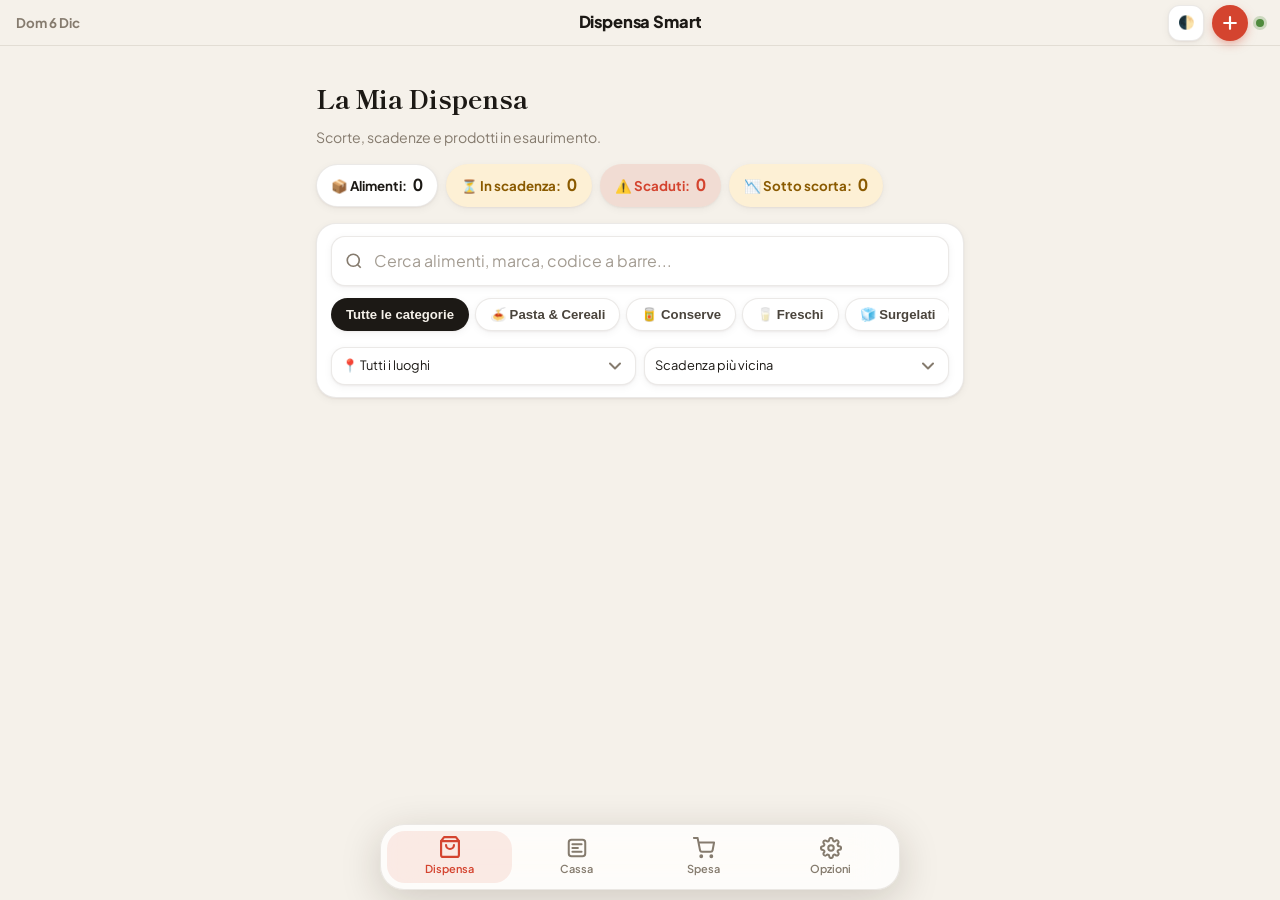
==== index.html @ eac36da4 "Add files via upload" ====
<!DOCTYPE html>
<html lang="it">
<head>
  <meta charset="utf-8">
  <meta name="viewport" content="width=device-width, initial-scale=1, maximum-scale=1, user-scalable=no, viewport-fit=cover">
  <title>Dispensa Smart</title>
  <meta name="description" content="Gestione intelligente della dispensa, spesa e cassa continua con lettore barcode e QR code.">

  <!-- Theme color for light/dark matching jp27-trip -->
  <meta name="theme-color" content="#f5f1ea" media="(prefers-color-scheme: light)">
  <meta name="theme-color" content="#0e0d0c" media="(prefers-color-scheme: dark)">
  <meta name="apple-mobile-web-app-capable" content="yes">
  <meta name="mobile-web-app-capable" content="yes">
  <meta name="apple-mobile-web-app-status-bar-style" content="default">
  <meta name="apple-mobile-web-app-title" content="Dispensa">

  <!-- Icons & Manifest -->
  <link rel="manifest" href="manifest.json">
  <link rel="icon" type="image/png" sizes="192x192" href="icons/icon-192.png">
  <link rel="apple-touch-icon" href="icons/apple-touch-icon.png">

  <!-- Fonts Google matching jp27-trip -->
  <link rel="preconnect" href="https://fonts.googleapis.com">
  <link rel="preconnect" href="https://fonts.gstatic.com" crossorigin>
  <link href="https://fonts.googleapis.com/css2?family=Plus+Jakarta+Sans:wght@400;500;600;700;800&family=Shippori+Mincho:wght@800&display=swap" rel="stylesheet">

  <link rel="stylesheet" href="css/style.css">

  <!-- Theme initialization inline script (jp27-trip pattern) -->
  <script>
    try {
      const t = JSON.parse(localStorage.getItem("dispensa:theme") || '""');
      if (t) document.documentElement.dataset.theme = t;
    } catch (e) {}
  </script>
</head>
<body>

  <!-- Header Stile App iPhone (jp27-trip .top) -->
  <header class="top" id="top-bar">
    <div class="tb-l">
      <span class="tbdate" id="header-date">Dispensa</span>
    </div>
    <div class="ctitle" id="ctitle">Dispensa Smart</div>
    <div class="tb-r">
      <button id="theme-toggle-btn" class="round" title="Cambia tema chiaro/scuro" onclick="toggleAppTheme()">
        🌓
      </button>
      <button id="header-add-btn" class="tbplus" title="Nuovo alimento" onclick="window.pantryManager.openAddModal()">
        <svg width="20" height="20" viewBox="0 0 24 24" fill="none" stroke="currentColor" stroke-width="2.6" stroke-linecap="round"><path d="M12 5v14M5 12h14"/></svg>
      </button>
      <span id="connection-sync-dot" class="sync-dot on" title="Stato connessione: Online"></span>
    </div>
  </header>

  <!-- PWA Install / Update Banners -->
  <div class="container" style="padding-bottom: 0;">
    <div id="pwa-update-banner" class="pwa-banner-card update" style="display: none;">
      <div><strong>⚡ Aggiornamento disponibile</strong><div class="muted small">Nuova versione pronta per l'installazione</div></div>
      <button id="btn-apply-update" class="btn small dark">Ricarica</button>
    </div>

    <div id="pwa-install-banner" class="pwa-banner-card install" style="display: none;">
      <div><strong>Installa l'App</strong><div class="muted small">Aggiungila alla Home come app nativa</div></div>
      <button class="btn small primary" onclick="window.pwaManager.promptInstall()">Installa</button>
    </div>
  </div>

  <!-- Main View Container -->
  <main class="container">

    <!-- ============================================================== -->
    <!-- VIEW 1: PANTRY (DISPENSA)                                      -->
    <!-- ============================================================== -->
    <section id="view-pantry" class="view-section active">
      <div style="margin: 4px 0 16px;">
        <h2 class="serif">La Mia Dispensa</h2>
        <p class="lead">Scorte, scadenze e prodotti in esaurimento.</p>
      </div>

      <!-- Quick Metrics Pills (.gpills & .gpill da jp27-trip) -->
      <div class="gpills">
        <div class="gpill">
          <span>📦 Alimenti:</span>
          <b id="stat-total-items">0</b>
        </div>
        <div class="gpill warn">
          <span>⏳ In scadenza:</span>
          <b id="stat-expiring-soon">0</b>
        </div>
        <div class="gpill danger">
          <span>⚠️ Scaduti:</span>
          <b id="stat-expired">0</b>
        </div>
        <div class="gpill warn">
          <span>📉 Sotto scorta:</span>
          <b id="stat-low-stock">0</b>
        </div>
      </div>

      <!-- Search & Chips Filter -->
      <div class="card" style="padding: 12px 14px;">
        <div class="searchbox">
          <svg width="18" height="18" viewBox="0 0 24 24" fill="none" stroke="currentColor" stroke-width="2.2"><circle cx="11" cy="11" r="8"></circle><line x1="21" y1="21" x2="16.65" y2="16.65"></line></svg>
          <input type="text" id="pantry-search" placeholder="Cerca alimenti, marca, codice a barre..." oninput="window.pantryManager.setSearchQuery(this.value)">
        </div>

        <!-- Chips Categorie a Scorrimento Orizzontale (.chips & .chip) -->
        <div class="chips" id="category-pills">
          <button class="chip on" onclick="setCategoryFilter('all', this)">Tutte le categorie</button>
          <button class="chip" onclick="setCategoryFilter('Pasta & Cereali', this)">🍝 Pasta & Cereali</button>
          <button class="chip" onclick="setCategoryFilter('Conserve & Sughi', this)">🥫 Conserve</button>
          <button class="chip" onclick="setCategoryFilter('Freschi & Latticini', this)">🥛 Freschi</button>
          <button class="chip" onclick="setCategoryFilter('Surgelati', this)">🧊 Surgelati</button>
          <button class="chip" onclick="setCategoryFilter('Snack & Dolci', this)">🍪 Snack & Dolci</button>
          <button class="chip" onclick="setCategoryFilter('Bevande', this)">☕ Bevande</button>
          <button class="chip" onclick="setCategoryFilter('Condimenti & Spezie', this)">🧂 Condimenti</button>
          <button class="chip" onclick="setCategoryFilter('Igiene & Casa', this)">🧼 Casa</button>
          <button class="chip" onclick="setCategoryFilter('Altro', this)">📦 Altro</button>
        </div>

        <div style="display: flex; justify-content: space-between; align-items: center; margin-top: 6px; font-size: 0.82rem; gap: 8px;">
          <select style="min-height: 38px; padding: 6px 30px 6px 10px; font-size: 0.82rem;" onchange="window.pantryManager.setFilterLocation(this.value)">
            <option value="all">📍 Tutti i luoghi</option>
            <option value="Dispensa">Dispensa</option>
            <option value="Frigo">Frigo</option>
            <option value="Freezer">Freezer</option>
            <option value="Cantina">Cantina</option>
            <option value="Ripostiglio">Ripostiglio</option>
          </select>

          <select style="min-height: 38px; padding: 6px 30px 6px 10px; font-size: 0.82rem;" onchange="window.pantryManager.setSortBy(this.value)">
            <option value="expiry_asc">Scadenza più vicina</option>
            <option value="name_asc">Nome (A - Z)</option>
            <option value="qty_desc">Quantità maggiore</option>
            <option value="recent">Ultimi aggiornati</option>
          </select>
        </div>
      </div>

      <!-- Pantry Grid -->
      <div id="pantry-grid" class="pantry-grid"></div>

      <!-- Empty State -->
      <div id="pantry-empty-state" class="card" style="display: none; text-align: center; padding: 36px 16px;">
        <div style="font-size: 2.8rem; margin-bottom: 8px;">🥫</div>
        <h3>Nessun alimento trovato</h3>
        <p class="muted small">Aggiungi nuovi alimenti o usa la Cassa Scanner per caricarli in sequenza rapida.</p>
      </div>
    </section>

    <!-- ============================================================== -->
    <!-- VIEW 2: CASHIER SCANNER (CASSA SUPERMERCATO)                  -->
    <!-- ============================================================== -->
    <section id="view-cashier" class="view-section">
      <div class="cashier-wrap">

        <div style="margin: 4px 0 10px;">
          <h2 class="serif">Cassa Continua</h2>
          <p class="lead">Passa i prodotti a nastro con feedback sonoro e aptico.</p>
        </div>

        <!-- Selettore Modalità Cassa (.mode-segmented) -->
        <div class="mode-segmented">
          <button class="mode-seg-btn active" onclick="setCashierMode('pantry_load', this)">📦 Carico Dispensa</button>
          <button class="mode-seg-btn" onclick="setCashierMode('pantry_consume', this)">🍽️ Scarico</button>
          <button class="mode-seg-btn" onclick="setCashierMode('shopping_list', this)">🛒 Lista Spesa</button>
        </div>

        <!-- Camera Viewfinder -->
        <div class="camera-container">
          <div id="qr-reader"></div>

          <div id="scanner-overlay" class="scanner-overlay">
            <div class="scanner-frame">
              <div id="scanner-laser-beam" class="scanner-red-laser"></div>
            </div>

            <!-- Controlli Rapidi Floating -->
            <div class="cam-controls-top">
              <button id="btn-toggle-torch" class="round" onclick="window.cashierScanner.toggleTorch()" title="Torcia" style="display: none; background: rgba(255,255,255,0.85);">
                💡
              </button>
              <button class="round" onclick="window.cashierScanner.switchCamera()" title="Cambia camera" style="background: rgba(255,255,255,0.85);">
                🔄
              </button>
            </div>

            <div class="cam-pill-status" id="scanner-status-text">
              Inquadra un codice a barre EAN o QR code
            </div>
          </div>
        </div>

        <!-- Simulatore Rapido Barcode (jp27-trip style) -->
        <div class="sim-drawer">
          <div class="sim-title">⚡ Simulatore Rapido Cassa (Test Senza Camera)</div>
          <div class="sim-chips">
            <button class="chip" data-code="8076809513753">🍝 Spaghetti Barilla</button>
            <button class="chip" data-code="8005110000000">🥫 Passata Mutti</button>
            <button class="chip" data-code="8001300214619">🥛 Latte Granarolo</button>
            <button class="chip" data-code="8000500310427">🍫 Nutella Ferrero</button>
            <button class="chip" data-code="8000050800010">☕ Caffè Lavazza</button>
            <button class="chip" data-code="8001120790100">🐟 Tonno Rio Mare</button>
          </div>
          <div style="display: flex; gap: 8px;">
            <input type="text" id="manual-barcode-input" placeholder="Digita codice a barre manuale..." style="flex: 1; min-height: 42px; padding: 8px 12px; font-size: 0.9rem;">
            <button id="btn-manual-scan" class="btn small dark">Bip!</button>
            <label class="btn small" style="cursor: pointer;" title="Carica foto barcode">
              📷
              <input type="file" id="qr-input-file" accept="image/*" style="display: none;">
            </label>
          </div>
        </div>

        <!-- Scontrino / Nastro Cassa Live (.receipt-box) -->
        <div class="receipt-box">
          <div class="receipt-head">
            <div style="display: flex; align-items: center; gap: 8px;">
              <span style="font-size: 1.15rem;">🧾</span>
              <strong>Nastro Cassa Supermercato</strong>
            </div>
            <button class="btn small ghost" onclick="window.cashierScanner.clearTicket()">Svuota</button>
          </div>

          <div id="ticket-empty-state" style="padding: 28px 16px; text-align: center;">
            <p class="muted small" style="margin: 0;">Nessun prodotto ancora sul nastro. Scansiona in sequenza continua!</p>
          </div>

          <div id="cashier-ticket-list" class="receipt-tape"></div>

          <div id="ticket-footer" class="receipt-foot" style="display: none;">
            <div>
              <span id="ticket-total-count" class="muted small">0 articoli</span>
              <div id="ticket-total-price" class="receipt-total-val">0,00 €</div>
            </div>
            <button id="cashier-confirm-btn" class="btn primary" onclick="window.cashierScanner.submitTicket()">
              Salva in Dispensa
            </button>
          </div>
        </div>

      </div>
    </section>

    <!-- ============================================================== -->
    <!-- VIEW 3: SHOPPING LIST & EXPENSES TRACKER                       -->
    <!-- ============================================================== -->
    <section id="view-shopping" class="view-section">
      <div style="margin: 4px 0 16px; display: flex; justify-content: space-between; align-items: flex-start; gap: 10px;">
        <div>
          <h2 class="serif">Spesa & Budget</h2>
          <p class="lead">Lista intelligente e monitoraggio dei costi.</p>
        </div>
        <button class="btn small primary" onclick="window.shoppingManager.openManualExpenseModal()">
          🧾 + Scontrino
        </button>
      </div>

      <!-- Riepilogo Mensile jp27-trip Spese -->
      <div class="gpills">
        <div class="gpill ok">
          <span>Speso questo mese:</span>
          <b id="expense-month-total">0,00 €</b>
        </div>
        <div class="gpill">
          <span>Spese:</span>
          <b id="expense-trip-count">0</b>
        </div>
        <div class="gpill">
          <span>Media spesa:</span>
          <b id="expense-avg-amount">0,00 €</b>
        </div>
      </div>

      <!-- Input Rapido Aggiunta Articolo -->
      <div class="card" style="padding: 12px 14px;">
        <div style="display: flex; gap: 8px; flex-wrap: wrap;">
          <input type="text" id="quick-add-input" placeholder="Cosa devi comprare? (es. Caffè, Latte...)" style="flex: 2; min-width: 170px;" onkeypress="if(event.key==='Enter') window.shoppingManager.quickAddItem()">
          <select id="quick-add-category" style="flex: 1; min-width: 130px;">
            <option value="Pasta & Cereali">Pasta & Cereali</option>
            <option value="Conserve & Sughi">Conserve</option>
            <option value="Freschi & Latticini">Freschi</option>
            <option value="Surgelati">Surgelati</option>
            <option value="Snack & Dolci">Snack & Dolci</option>
            <option value="Bevande">Bevande</option>
            <option value="Condimenti & Spezie">Condimenti</option>
            <option value="Igiene & Casa">Igiene / Casa</option>
            <option value="Altro" selected>Altro</option>
          </select>
          <button class="btn primary" onclick="window.shoppingManager.quickAddItem()">+ Aggiungi</button>
        </div>

        <!-- Suggerimenti Dispensa Sotto Scorta -->
        <div id="pantry-low-suggestions" style="margin-top: 14px; padding-top: 10px; border-top: 1px solid var(--line); display: none;">
          <div style="font-size: 0.8rem; font-weight: 700; color: var(--gold); margin-bottom: 6px;">
            💡 Consigliati dalla dispensa (finiti o sotto scorta):
          </div>
          <div id="suggestions-pills" style="display: flex; flex-wrap: wrap; gap: 6px;"></div>
        </div>
      </div>

      <!-- Lista della Spesa -->
      <div class="card" style="padding: 14px 16px;">
        <div style="display: flex; justify-content: space-between; align-items: center; margin-bottom: 12px;">
          <h3 style="margin: 0;">Lista della Spesa</h3>
          <button class="btn small ghost" onclick="window.shoppingManager.clearCompleted()">Pulisci spuntati</button>
        </div>

        <div id="shopping-empty-state" style="padding: 20px; text-align: center;">
          <p class="muted small" style="margin: 0;">La tua lista della spesa è vuota!</p>
        </div>

        <div id="shopping-items-list"></div>

        <div style="margin-top: 14px; padding-top: 12px; border-top: 1px solid var(--line); display: flex; justify-content: space-between; align-items: center; flex-wrap: wrap; gap: 8px;">
          <div>
            <div id="shop-total-count" class="muted small">0 articoli</div>
            <strong id="shop-total-price" style="font-size: 1.05rem;">Previsto: 0,00 €</strong>
          </div>
          <button id="btn-checkout-shopping" class="btn primary" onclick="window.shoppingManager.openCheckoutModal()">
            🎉 Ho Fatto la Spesa! (Carica in Dispensa)
          </button>
        </div>
      </div>

      <!-- Storico Scontrini -->
      <div style="margin-top: 24px;">
        <h3 class="serif" style="margin-bottom: 10px;">Storico Spese & Scontrini</h3>
        <div id="expenses-empty-state" class="card" style="display: none; padding: 20px; text-align: center;">
          <p class="muted small" style="margin: 0;">Nessuna spesa ancora registrata.</p>
        </div>
        <div id="expenses-history-list"></div>
      </div>
    </section>

    <!-- ============================================================== -->
    <!-- VIEW 4: SETTINGS & BACKUP (IMPOSTAZIONI)                       -->
    <!-- ============================================================== -->
    <section id="view-settings" class="view-section">
      <div style="margin: 4px 0 16px;">
        <h2 class="serif">Opzioni & Backup</h2>
        <p class="lead">Personalizzazione tema, audio e backup dati.</p>
      </div>

      <!-- Tema e Aspetto -->
      <div class="card">
        <h3 style="margin-top: 0;">🎨 Aspetto & Tema</h3>
        <div style="display: flex; justify-content: space-between; align-items: center; padding: 8px 0;">
          <div>
            <strong>Tema Grafico</strong>
            <div class="muted small">Chiaro (Wabi-Sabi), Scuro (Sumi) o Automatico</div>
          </div>
          <select id="setting-theme-select" style="max-width: 150px; min-height: 40px; font-size: 0.85rem;" onchange="changeThemeChoice(this.value)">
            <option value="auto">🌓 Sistema</option>
            <option value="light">☀️ Chiaro</option>
            <option value="dark">🌙 Scuro</option>
          </select>
        </div>
      </div>

      <!-- Audio Cassa -->
      <div class="card">
        <h3 style="margin-top: 0;">🔊 Feedback Cassa</h3>
        <div style="display: flex; justify-content: space-between; align-items: center; padding: 8px 0; border-bottom: 1px solid var(--line);">
          <div>
            <strong>Disattiva Audio (Muto)</strong>
            <div class="muted small">Disattiva i bip da scanner supermercato</div>
          </div>
          <input type="checkbox" id="setting-mute-sound" style="width: 24px; height: 24px; accent-color: var(--shu);">
        </div>
        <div style="display: flex; justify-content: space-between; align-items: center; padding: 12px 0 4px;">
          <div>
            <strong>Volume Segnale Acustico</strong>
            <div class="muted small">Intensità del bip alla scansione</div>
          </div>
          <input type="range" id="setting-volume" min="0" max="1" step="0.1" value="0.7" style="accent-color: var(--shu);">
        </div>
      </div>

      <!-- Backup JSON -->
      <div class="card">
        <h3 style="margin-top: 0;">💾 Dati & Salvataggio</h3>
        <p class="muted small" style="margin-bottom: 14px;">
          Tutti i dati sono memorizzati in IndexedDB sul tuo browser e rimangono disponibili anche offline.
        </p>
        <div class="btns">
          <button id="btn-export-data" class="btn">📥 Scarica Backup JSON</button>
          <label class="btn" style="cursor: pointer;">
            📤 Ripristina
            <input type="file" id="input-import-data" accept=".json" style="display: none;">
          </label>
          <button id="btn-reset-db" class="btn ghost" style="color: var(--shu);">🔄 Dati di Esempio</button>
        </div>
      </div>

      <!-- PWA Status -->
      <div class="card">
        <h3 style="margin-top: 0;">📱 Progressive Web App</h3>
        <div style="display: flex; justify-content: space-between; padding: 6px 0; font-size: 0.88rem;">
          <span class="muted">Service Worker:</span>
          <span class="pill ok">Attivo (Offline First)</span>
        </div>
        <div style="display: flex; justify-content: space-between; padding: 6px 0; font-size: 0.88rem;">
          <span class="muted">Storage:</span>
          <strong>IndexedDB</strong>
        </div>
        <div style="margin-top: 14px;">
          <button class="btn primary" style="width: 100%;" onclick="window.pwaManager.promptInstall()">
            📲 Installa App sul Dispositivo
          </button>
        </div>
      </div>
    </section>

  </main>

  <!-- ============================================================== -->
  <!-- MODALS (Fogli Scorrevoli dal Basso .sheet da jp27-trip)        -->
  <!-- ============================================================== -->

  <!-- Modal 1: Aggiungi / Modifica Alimento -->
  <div id="modal-item" class="sheet" hidden>
    <div class="sheet-bg" onclick="window.pantryManager.closeModal()"></div>
    <div class="sheet-card" role="dialog" aria-modal="true">
      <div class="sheet-top">
        <div class="grab" aria-hidden="true"></div>
        <button class="sheet-x" onclick="window.pantryManager.closeModal()" aria-label="Chiudi">✕</button>
      </div>
      <div class="sheet-body">
        <h2 class="serif" id="modal-title" style="margin: 0 0 10px;">Nuovo Alimento</h2>
        <input type="hidden" id="form-pantry-id">

        <div>
          <label class="muted small">Codice a Barre / QR Code (opzionale)</label>
          <input type="text" id="form-barcode" placeholder="es. 8076809513753">
        </div>

        <div>
          <label class="muted small">Nome Alimento *</label>
          <input type="text" id="form-name" placeholder="es. Spaghetti n.5" required>
        </div>

        <div>
          <label class="muted small">Marca / Produttore</label>
          <input type="text" id="form-brand" placeholder="es. Barilla">
        </div>

        <div style="display: grid; grid-template-columns: 1fr 1fr; gap: 10px;">
          <div>
            <label class="muted small">Categoria</label>
            <select id="form-category">
              <option value="Pasta & Cereali">Pasta & Cereali</option>
              <option value="Conserve & Sughi">Conserve & Sughi</option>
              <option value="Freschi & Latticini">Freschi & Latticini</option>
              <option value="Surgelati">Surgelati</option>
              <option value="Snack & Dolci">Snack & Dolci</option>
              <option value="Bevande">Bevande</option>
              <option value="Condimenti & Spezie">Condimenti</option>
              <option value="Igiene & Casa">Igiene / Casa</option>
              <option value="Altro">Altro</option>
            </select>
          </div>
          <div>
            <label class="muted small">Luogo</label>
            <select id="form-location">
              <option value="Dispensa">Dispensa</option>
              <option value="Frigo">Frigo</option>
              <option value="Freezer">Freezer</option>
              <option value="Cantina">Cantina</option>
              <option value="Ripostiglio">Ripostiglio</option>
            </select>
          </div>
        </div>

        <div style="display: grid; grid-template-columns: 1fr 1fr; gap: 10px;">
          <div>
            <label class="muted small">Quantità</label>
            <input type="number" id="form-qty" value="1" min="0" step="1">
          </div>
          <div>
            <label class="muted small">Unità</label>
            <select id="form-unit">
              <option value="pz">Pezzi (pz)</option>
              <option value="kg">Chilogrammi (kg)</option>
              <option value="g">Grammi (g)</option>
              <option value="L">Litri (L)</option>
              <option value="ml">Millilitri (ml)</option>
              <option value="bottiglie">Bottiglie</option>
              <option value="scatole">Scatole</option>
            </select>
          </div>
        </div>

        <div style="display: grid; grid-template-columns: 1fr 1fr; gap: 10px;">
          <div>
            <label class="muted small">Scorta Minima</label>
            <input type="number" id="form-min-qty" value="1" min="0" step="1">
          </div>
          <div>
            <label class="muted small">Prezzo Unitario (€)</label>
            <input type="number" id="form-price" value="1.50" step="0.05" min="0">
          </div>
        </div>

        <div>
          <label class="muted small">Data di Scadenza</label>
          <input type="date" id="form-expiry">
        </div>

        <div>
          <label class="muted small">Note</label>
          <input type="text" id="form-notes" placeholder="Note facoltative...">
        </div>

        <div class="btns" style="margin-top: 14px;">
          <button class="btn ghost" onclick="window.pantryManager.closeModal()">Annulla</button>
          <button class="btn primary" onclick="window.pantryManager.saveFromModal()">Salva Alimento</button>
        </div>
      </div>
    </div>
  </div>

  <!-- Modal 2: Finalizza Spesa -->
  <div id="modal-checkout-spesa" class="sheet" hidden>
    <div class="sheet-bg" onclick="window.shoppingManager.closeCheckoutModal()"></div>
    <div class="sheet-card" role="dialog" aria-modal="true">
      <div class="sheet-top">
        <div class="grab" aria-hidden="true"></div>
        <button class="sheet-x" onclick="window.shoppingManager.closeCheckoutModal()">✕</button>
      </div>
      <div class="sheet-body">
        <h2 class="serif" style="margin: 0 0 4px;">🎉 Carica in Dispensa</h2>
        <p id="checkout-items-summary" style="color: var(--shu); font-weight: 700; margin: 0 0 12px;"></p>

        <div>
          <label class="muted small">Supermercato / Negozio</label>
          <input type="text" id="checkout-store-name" value="Supermercato">
        </div>

        <div>
          <label class="muted small">Totale Speso dallo Scontrino (€)</label>
          <input type="number" id="checkout-total-amount" step="0.01" min="0">
        </div>

        <div>
          <label class="muted small">Data Spesa</label>
          <input type="date" id="checkout-date">
        </div>

        <div class="btns" style="margin-top: 14px;">
          <button class="btn ghost" onclick="window.shoppingManager.closeCheckoutModal()">Annulla</button>
          <button class="btn primary" onclick="window.shoppingManager.confirmCheckout()">Conferma Carico</button>
        </div>
      </div>
    </div>
  </div>

  <!-- Modal 3: Registra Scontrino Manuale -->
  <div id="modal-manual-expense" class="sheet" hidden>
    <div class="sheet-bg" onclick="window.shoppingManager.closeManualExpenseModal()"></div>
    <div class="sheet-card" role="dialog" aria-modal="true">
      <div class="sheet-top">
        <div class="grab" aria-hidden="true"></div>
        <button class="sheet-x" onclick="window.shoppingManager.closeManualExpenseModal()">✕</button>
      </div>
      <div class="sheet-body">
        <h2 class="serif" style="margin: 0 0 10px;">🧾 Registra Spesa</h2>

        <div>
          <label class="muted small">Supermercato *</label>
          <input type="text" id="manual-exp-store" placeholder="es. Esselunga, Coop, Conad...">
        </div>

        <div>
          <label class="muted small">Totale Speso (€) *</label>
          <input type="number" id="manual-exp-amount" placeholder="es. 45.80" step="0.01" min="0">
        </div>

        <div style="display: grid; grid-template-columns: 1fr 1fr; gap: 10px;">
          <div>
            <label class="muted small">Data Scontrino</label>
            <input type="date" id="manual-exp-date">
          </div>
          <div>
            <label class="muted small">N° Articoli</label>
            <input type="number" id="manual-exp-items" placeholder="12" min="1">
          </div>
        </div>

        <div>
          <label class="muted small">Note</label>
          <input type="text" id="manual-exp-notes" placeholder="Spesa settimanale...">
        </div>

        <div class="btns" style="margin-top: 14px;">
          <button class="btn ghost" onclick="window.shoppingManager.closeManualExpenseModal()">Annulla</button>
          <button class="btn primary" onclick="window.shoppingManager.saveManualExpense()">Salva Scontrino</button>
        </div>
      </div>
    </div>
  </div>

  <!-- Toast Notification Container -->
  <div id="toast-container"></div>

  <!-- Bottom Navigation Bar Floating Glass (.tabs da jp27-trip) -->
  <nav class="tabs" id="tabs">
    <a href="#pantry" class="tab-link on" data-view="pantry">
      <svg viewBox="0 0 24 24" fill="none" stroke="currentColor" stroke-width="2.2" stroke-linecap="round" stroke-linejoin="round">
        <path d="M6 2L3 6v14a2 2 0 0 0 2 2h14a2 2 0 0 0 2-2V6l-3-4z"></path>
        <line x1="3" y1="6" x2="21" y2="6"></line>
        <path d="M16 10a4 4 0 0 1-8 0"></path>
      </svg>
      <span>Dispensa</span>
    </a>

    <a href="#cashier" class="tab-link" data-view="cashier">
      <svg viewBox="0 0 24 24" fill="none" stroke="currentColor" stroke-width="2.2" stroke-linecap="round" stroke-linejoin="round">
        <rect x="3" y="3" width="18" height="18" rx="3"></rect>
        <path d="M7 8h10M7 12h6M7 16h10"></path>
      </svg>
      <span>Cassa</span>
    </a>

    <a href="#shopping" class="tab-link" data-view="shopping">
      <svg viewBox="0 0 24 24" fill="none" stroke="currentColor" stroke-width="2.2" stroke-linecap="round" stroke-linejoin="round">
        <circle cx="9" cy="21" r="1"></circle>
        <circle cx="20" cy="21" r="1"></circle>
        <path d="M1 1h4l2.68 13.39a2 2 0 0 0 2 1.61h9.72a2 2 0 0 0 2-1.61L23 6H6"></path>
      </svg>
      <span>Spesa</span>
    </a>

    <a href="#settings" class="tab-link" data-view="settings">
      <svg viewBox="0 0 24 24" fill="none" stroke="currentColor" stroke-width="2.2" stroke-linecap="round" stroke-linejoin="round">
        <circle cx="12" cy="12" r="3"></circle>
        <path d="M19.4 15a1.65 1.65 0 0 0 .33 1.82l.06.06a2 2 0 0 1 0 2.83 2 2 0 0 1-2.83 0l-.06-.06a1.65 1.65 0 0 0-1.82-.33 1.65 1.65 0 0 0-1 1.51V21a2 2 0 0 1-2 2 2 2 0 0 1-2-2v-.09A1.65 1.65 0 0 0 9 19.4a1.65 1.65 0 0 0-1.82.33l-.06.06a2 2 0 0 1-2.83 0 2 2 0 0 1 0-2.83l.06-.06a1.65 1.65 0 0 0 .33-1.82 1.65 1.65 0 0 0-1.51-1H3a2 2 0 0 1-2-2 2 2 0 0 1 2-2h.09A1.65 1.65 0 0 0 4.6 9a1.65 1.65 0 0 0-.33-1.82l-.06-.06a2 2 0 0 1 0-2.83 2 2 0 0 1 2.83 0l.06.06a1.65 1.65 0 0 0 1.82.33H9a1.65 1.65 0 0 0 1-1.51V3a2 2 0 0 1 2-2 2 2 0 0 1 2 2v.09a1.65 1.65 0 0 0 1 1.51 1.65 1.65 0 0 0 1.82-.33l.06-.06a2 2 0 0 1 2.83 0 2 2 0 0 1 0 2.83l-.06.06a1.65 1.65 0 0 0-.33 1.82V9a1.65 1.65 0 0 0 1.51 1H21a2 2 0 0 1 2 2 2 2 0 0 1-2 2h-.09a1.65 1.65 0 0 0-1.51 1z"></path>
      </svg>
      <span>Opzioni</span>
    </a>
  </nav>

  <!-- Scripts -->
  <script src="lib/html5-qrcode.min.js"></script>
  <script src="js/audio.js"></script>
  <script src="js/db.js"></script>
  <script src="js/api.js"></script>
  <script src="js/scanner.js"></script>
  <script src="js/pantry.js"></script>
  <script src="js/shopping.js"></script>
  <script src="js/pwa.js"></script>
  <script src="js/app.js"></script>

  <script>
    function setCategoryFilter(cat, btn) {
      document.querySelectorAll('#category-pills .chip').forEach(p => p.classList.remove('on'));
      btn.classList.add('on');
      window.pantryManager.setFilterCategory(cat);
    }

    function setCashierMode(mode, btn) {
      document.querySelectorAll('.mode-seg-btn').forEach(b => b.classList.remove('active'));
      btn.classList.add('active');
      window.cashierScanner.setMode(mode);
    }

    function toggleAppTheme() {
      const cur = document.documentElement.dataset.theme;
      let next = 'dark';
      if (cur === 'dark') next = 'light';
      else if (cur === 'light') next = '';
      else next = 'dark';

      if (next) {
        document.documentElement.dataset.theme = next;
        localStorage.setItem("dispensa:theme", JSON.stringify(next));
      } else {
        delete document.documentElement.dataset.theme;
        localStorage.removeItem("dispensa:theme");
      }
      const select = document.getElementById('setting-theme-select');
      if (select) select.value = next || 'auto';
    }

    function changeThemeChoice(val) {
      if (val === 'auto') {
        delete document.documentElement.dataset.theme;
        localStorage.removeItem("dispensa:theme");
      } else {
        document.documentElement.dataset.theme = val;
        localStorage.setItem("dispensa:theme", JSON.stringify(val));
      }
    }
  </script>
</body>
</html>
---- css/style.css ----
/* ==========================================================================
   Dispensa & Cassa Smart - Design System ispirato a jp27-trip
   Palette Wabi-Sabi, Vermiglio Torii (--shu), Inchiostro Sumi (--ink),
   Vetro Floating Glass (--glass), Schede iOS e Tipografia Plus Jakarta Sans
   ========================================================================== */

@import url('https://fonts.googleapis.com/css2?family=Plus+Jakarta+Sans:wght@400;500;600;700;800&family=Shippori+Mincho:wght@800&display=swap');

/* --- Tokens Principali (jp27-trip) --- */
:root {
  --bg: #f5f1ea;
  --bg-2: #ece6db;
  --card: #ffffff;
  --card-2: #faf7f2;
  --ink: #1c1915;
  --ink-2: #4a443c;
  --muted: #857b6e;
  --line: rgba(60, 45, 25, 0.10);
  
  /* Accenti Giapponesi */
  --shu: #d4442f;          /* Rosso Vermiglio Torii */
  --shu-2: #ef6a4f;
  --shu-soft: rgba(212, 68, 47, 0.10);
  --ai: #2b4c7e;           /* Blu Indigo / Ai-iro */
  --gold: #c89b3c;
  --ok: #4f8a3c;           /* Verde Matcha */
  --ok-soft: rgba(79, 138, 60, 0.12);
  --warn-bg: #fdf0d5;
  --warn-fg: #8a5a00;
  --danger-bg: rgba(212, 68, 47, 0.12);
  --danger-fg: #d4442f;

  --glass: rgba(255, 255, 255, 0.78);
  --shadow-s: 0 1px 2px rgba(40, 25, 10, 0.05), 0 2px 8px rgba(40, 25, 10, 0.05);
  --shadow: 0 2px 6px rgba(40, 25, 10, 0.05), 0 12px 32px rgba(40, 25, 10, 0.08);
  --shadow-l: 0 10px 40px rgba(40, 25, 10, 0.18);
  
  --r: 20px;
  --r-s: 14px;
  --nav-h: 66px;
  --font: "Plus Jakarta Sans", -apple-system, BlinkMacSystemFont, "Segoe UI", Roboto, sans-serif;
  --serif: "Shippori Mincho", "Hiragino Mincho ProN", Georgia, serif;
  --ease: cubic-bezier(0.32, 0.72, 0, 1);
  color-scheme: light;
}

/* Modalità Scura (Automatica da sistema o forzata con data-theme="dark") */
@media (prefers-color-scheme: dark) {
  :root:not([data-theme="light"]) {
    --bg: #0e0d0c;
    --bg-2: #171512;
    --card: #1a1815;
    --card-2: #22201b;
    --ink: #f4efe7;
    --ink-2: #d2cabd;
    --muted: #958b7d;
    --line: rgba(255, 240, 220, 0.09);
    --shu: #f0644c;
    --shu-2: #ff8a6b;
    --shu-soft: rgba(240, 100, 76, 0.14);
    --ai: #8fb3e8;
    --gold: #e0b75a;
    --ok: #8cc36a;
    --ok-soft: rgba(140, 195, 106, 0.15);
    --warn-bg: rgba(224, 183, 90, 0.14);
    --warn-fg: #e9c06a;
    --danger-bg: rgba(240, 100, 76, 0.18);
    --danger-fg: #ff7d66;
    --glass: rgba(26, 24, 21, 0.78);
    --shadow-s: 0 1px 2px rgba(0, 0, 0, 0.4);
    --shadow: 0 2px 6px rgba(0, 0, 0, 0.3), 0 12px 32px rgba(0, 0, 0, 0.35);
    --shadow-l: 0 10px 40px rgba(0, 0, 0, 0.6);
    color-scheme: dark;
  }
}

:root[data-theme="dark"] {
  --bg: #0e0d0c;
  --bg-2: #171512;
  --card: #1a1815;
  --card-2: #22201b;
  --ink: #f4efe7;
  --ink-2: #d2cabd;
  --muted: #958b7d;
  --line: rgba(255, 240, 220, 0.09);
  --shu: #f0644c;
  --shu-2: #ff8a6b;
  --shu-soft: rgba(240, 100, 76, 0.14);
  --ai: #8fb3e8;
  --gold: #e0b75a;
  --ok: #8cc36a;
  --ok-soft: rgba(140, 195, 106, 0.15);
  --warn-bg: rgba(224, 183, 90, 0.14);
  --warn-fg: #e9c06a;
  --danger-bg: rgba(240, 100, 76, 0.18);
  --danger-fg: #ff7d66;
  --glass: rgba(26, 24, 21, 0.78);
  --shadow-s: 0 1px 2px rgba(0, 0, 0, 0.4);
  --shadow: 0 2px 6px rgba(0, 0, 0, 0.3), 0 12px 32px rgba(0, 0, 0, 0.35);
  --shadow-l: 0 10px 40px rgba(0, 0, 0, 0.6);
  color-scheme: dark;
}

/* --- Base & Reset App-Like --- */
* {
  box-sizing: border-box;
  -webkit-tap-highlight-color: transparent;
}

[hidden] {
  display: none !important;
}

html, body {
  margin: 0;
  height: 100%;
  overflow-x: hidden;
  touch-action: pan-x pan-y;
  background-color: var(--bg);
  color: var(--ink);
  font-family: var(--font);
  font-size: 0.98rem;
  line-height: 1.5;
  -webkit-font-smoothing: antialiased;
  transition: background-color 0.3s ease, color 0.3s ease;
}

body {
  padding-bottom: calc(var(--nav-h) + 24px + env(safe-area-inset-bottom));
}

img, a {
  -webkit-user-drag: none;
  -webkit-touch-callout: none;
}

input, textarea, select, [contenteditable="true"] {
  -webkit-user-select: text;
  user-select: text;
}

/* Typography jp27-trip */
h1, h2, h3, h4 {
  letter-spacing: -0.015em;
  color: var(--ink);
}

h2 {
  font-size: 1.65rem;
  font-weight: 800;
  margin: 4px 0 6px;
  line-height: 1.2;
}

h3 {
  font-size: 1.08rem;
  font-weight: 700;
  margin: 20px 0 10px;
}

.serif {
  font-family: var(--serif);
  font-weight: 800;
}

.muted {
  color: var(--muted);
}

.lead {
  color: var(--muted);
  font-size: 0.9rem;
  margin-bottom: 16px;
}

/* ==========================================================================
   Header da App iPhone (jp27-trip .top)
   ========================================================================== */
.top {
  position: sticky;
  top: 0;
  z-index: 25;
  display: grid;
  grid-template-columns: minmax(0, 1fr) auto minmax(0, 1fr);
  align-items: center;
  gap: 8px;
  min-height: calc(46px + env(safe-area-inset-top));
  padding: env(safe-area-inset-top) 16px 0;
  background: var(--bg);
  border-bottom: 0.5px solid var(--line);
  transition: border-color 0.2s, background-color 0.3s;
}

.tb-l {
  justify-self: start;
  min-width: 0;
  display: flex;
  align-items: center;
  gap: 8px;
}

.tbdate {
  color: var(--muted);
  font-weight: 700;
  font-size: 0.85rem;
  white-space: nowrap;
}

.ctitle {
  font-size: 1.05rem;
  font-weight: 800;
  letter-spacing: -0.01em;
  color: var(--ink);
  white-space: nowrap;
  overflow: hidden;
  text-overflow: ellipsis;
  text-align: center;
}

.tb-r {
  justify-self: end;
  display: flex;
  align-items: center;
  gap: 8px;
}

/* Pulsante circolare vermiglio per Nuova Aggiunta (.tbplus) */
.tbplus {
  width: 36px;
  height: 36px;
  border-radius: 99px;
  border: 0;
  background: var(--shu);
  color: #fff;
  display: grid;
  place-items: center;
  box-shadow: 0 4px 12px -3px color-mix(in srgb, var(--shu) 60%, transparent);
  cursor: pointer;
  transition: transform 0.15s var(--ease);
}
.tbplus:active {
  transform: scale(0.92);
}

.round {
  width: 36px;
  height: 36px;
  border-radius: 12px;
  border: 1px solid var(--line);
  background: var(--card);
  color: var(--ink);
  display: grid;
  place-items: center;
  cursor: pointer;
  box-shadow: var(--shadow-s);
  transition: transform 0.15s, background 0.2s;
}
.round:active {
  transform: scale(0.92);
}

.sync-dot {
  width: 8px;
  height: 8px;
  border-radius: 50%;
  background: var(--muted);
  display: inline-block;
  transition: all 0.3s;
}
.sync-dot.on {
  background: var(--ok);
  box-shadow: 0 0 0 3px color-mix(in srgb, var(--ok) 25%, transparent);
}
.sync-dot.offline {
  background: var(--shu);
  box-shadow: 0 0 0 3px color-mix(in srgb, var(--shu) 25%, transparent);
}

/* ==========================================================================
   Contenitore Principale
   ========================================================================== */
.container {
  max-width: 680px;
  margin: 0 auto;
  padding: 16px 16px 28px;
}

.view-section {
  display: none;
  animation: viewFade 0.2s var(--ease);
}
.view-section.active {
  display: block;
}

@keyframes viewFade {
  from { opacity: 0; transform: translateY(8px); }
  to { opacity: 1; transform: translateY(0); }
}

/* Banners (PWA install, aggiornamento) */
.pwa-banner-card {
  background: var(--card);
  border: 1px solid var(--line);
  border-radius: var(--r-s);
  padding: 12px 14px;
  margin-bottom: 14px;
  box-shadow: var(--shadow-s);
  display: flex;
  align-items: center;
  justify-content: space-between;
  gap: 10px;
  font-size: 0.88rem;
}
.pwa-banner-card.install {
  border-left: 4px solid var(--shu);
}
.pwa-banner-card.update {
  border-left: 4px solid var(--ai);
}

/* ==========================================================================
   Card e Pillole (.card, .gpills, .gpill, .pill)
   ========================================================================== */
.card {
  background: var(--card);
  border: 1px solid var(--line);
  border-radius: var(--r);
  padding: 16px;
  box-shadow: var(--shadow-s);
  margin-bottom: 14px;
  transition: transform 0.15s ease, box-shadow 0.15s ease;
}

/* Gruppo di pillole statistiche (.gpills & .gpill da jp27-trip) */
.gpills {
  display: flex;
  gap: 8px;
  flex-wrap: wrap;
  margin-bottom: 16px;
}

.gpill {
  display: inline-flex;
  align-items: center;
  gap: 6px;
  padding: 8px 14px;
  border-radius: 99px;
  background: var(--card);
  border: 1px solid var(--line);
  box-shadow: var(--shadow-s);
  font-weight: 700;
  font-size: 0.85rem;
  font-variant-numeric: tabular-nums;
  color: var(--ink);
}

.gpill b {
  font-size: 1.05rem;
}

.gpill.ok {
  color: var(--ok);
  background: var(--ok-soft);
  border-color: transparent;
}
.gpill.warn {
  color: var(--warn-fg);
  background: var(--warn-bg);
  border-color: transparent;
}
.gpill.danger {
  color: var(--danger-fg);
  background: var(--danger-bg);
  border-color: transparent;
}

/* Badge / Pillole di stato */
.pill {
  display: inline-flex;
  align-items: center;
  gap: 4px;
  padding: 4px 10px;
  border-radius: 99px;
  font-size: 0.74rem;
  font-weight: 600;
  background: var(--card-2);
  color: var(--muted);
  border: 1px solid var(--line);
  white-space: nowrap;
}

.pill.ok {
  background: var(--ok-soft);
  color: var(--ok);
  border-color: transparent;
}
.pill.warn {
  background: var(--warn-bg);
  color: var(--warn-fg);
  border-color: transparent;
}
.pill.danger {
  background: var(--danger-bg);
  color: var(--danger-fg);
  border-color: transparent;
}
.pill.shu {
  background: var(--shu-soft);
  color: var(--shu);
  border-color: transparent;
}
.pill.ghost {
  background: var(--card-2);
  color: var(--muted);
  border: 1px solid var(--line);
}

/* ==========================================================================
   Pulsanti (.btn, .btn.primary, .btn.dark, .btn.pressed)
   ========================================================================== */
.btn {
  display: inline-flex;
  align-items: center;
  justify-content: center;
  gap: 7px;
  padding: 10px 18px;
  min-height: 46px;
  border-radius: var(--r-s);
  border: 1px solid var(--line);
  background: var(--card);
  font-weight: 600;
  font-size: 0.92rem;
  text-decoration: none;
  color: var(--ink);
  box-shadow: var(--shadow-s);
  cursor: pointer;
  transition: transform 0.15s, background 0.2s, box-shadow 0.2s;
}

.btn:active, .btn.pressed {
  transform: scale(0.97);
}

/* Pulsante primario in gradiente Vermiglio Torii */
.btn.primary {
  background: linear-gradient(135deg, var(--shu-2), var(--shu));
  border-color: transparent;
  color: #ffffff;
  box-shadow: 0 6px 16px rgba(212, 68, 47, 0.32);
}

.btn.dark {
  background: var(--ink);
  color: var(--bg);
  border-color: transparent;
}

.btn.small {
  min-height: 38px;
  padding: 6px 12px;
  font-size: 0.82rem;
  border-radius: 10px;
}

.btn.ghost {
  background: transparent;
  border: 1px solid var(--line);
  box-shadow: none;
}

.btns {
  display: flex;
  flex-wrap: wrap;
  gap: 8px;
  margin-top: 12px;
}
.btns .btn {
  flex: 1 1 0;
}

/* ==========================================================================
   Chip Orizzontali (.chips, .chip, .chip.on)
   ========================================================================== */
.chips {
  display: flex;
  gap: 6px;
  overflow-x: auto;
  padding: 2px 0 10px;
  margin: 0;
  scrollbar-width: none;
  scroll-snap-type: x proximity;
}
.chips::-webkit-scrollbar {
  display: none;
}

.chip {
  flex: none;
  padding: 8px 14px;
  border-radius: 99px;
  border: 1px solid var(--line);
  background: var(--card);
  font-size: 0.84rem;
  font-weight: 600;
  white-space: nowrap;
  display: inline-flex;
  align-items: center;
  gap: 6px;
  color: var(--ink-2);
  box-shadow: var(--shadow-s);
  cursor: pointer;
  transition: all 0.15s var(--ease);
}

.chip.on {
  background: var(--ink);
  color: var(--bg);
  border-color: transparent;
}

/* Barra di Ricerca con icona */
.searchbox {
  position: relative;
  display: flex;
  align-items: center;
  margin-bottom: 10px;
}

.searchbox svg {
  position: absolute;
  left: 14px;
  color: var(--muted);
  pointer-events: none;
}

.searchbox input {
  width: 100%;
  padding-left: 42px !important;
}

/* ==========================================================================
   Campi Form (Stile jp27-trip: 16px font per evitare zoom su iPhone)
   ========================================================================== */
:where(input:not([type=checkbox]):not([type=radio]), select, textarea) {
  display: block;
  width: 100%;
  min-width: 0;
  font: inherit;
  font-size: 16px;
  color: var(--ink);
  background: var(--card);
  border: 1px solid var(--line);
  border-radius: 14px;
  padding: 12px 14px;
  min-height: 48px;
  box-shadow: var(--shadow-s);
  -webkit-appearance: none;
  appearance: none;
  text-align: left;
  outline: none;
}

:where(input, textarea):focus, :where(select):focus {
  border-color: var(--shu);
}

:where(input, textarea)::placeholder {
  color: var(--muted);
  opacity: 0.75;
}

:where(select) {
  padding-right: 38px;
  cursor: pointer;
  background-image: url("data:image/svg+xml,%3Csvg xmlns='http://www.w3.org/2000/svg' width='12' height='8' viewBox='0 0 12 8'%3E%3Cpath d='M1 1.5l5 5 5-5' stroke='%23857b6e' stroke-width='2' fill='none' stroke-linecap='round' stroke-linejoin='round'/%3E%3C/svg%3E");
  background-repeat: no-repeat;
  background-position: right 14px center;
}

/* ==========================================================================
   Griglia Alimenti Dispensa (.pantry-card)
   ========================================================================== */
.pantry-grid {
  display: grid;
  grid-template-columns: repeat(auto-fill, minmax(260px, 1fr));
  gap: 12px;
}

.pantry-card {
  background: var(--card);
  border: 1px solid var(--line);
  border-radius: var(--r);
  padding: 14px 16px;
  display: flex;
  flex-direction: column;
  justify-content: space-between;
  gap: 12px;
  box-shadow: var(--shadow-s);
  transition: transform 0.15s var(--ease), box-shadow 0.15s;
}

.pantry-card:active {
  transform: scale(0.985);
}

.pantry-card.card-warning {
  border-left: 4px solid var(--gold);
}

.pantry-card.card-expired {
  border-left: 4px solid var(--shu);
}

.card-top {
  display: flex;
  justify-content: space-between;
  align-items: flex-start;
  gap: 8px;
}

.card-loc-kicker {
  font-size: 0.72rem;
  font-weight: 700;
  text-transform: uppercase;
  letter-spacing: 0.05em;
  color: var(--muted);
  margin-bottom: 2px;
}

.card-prod-title {
  font-size: 1.05rem;
  font-weight: 700;
  line-height: 1.25;
  color: var(--ink);
}

.card-prod-brand {
  font-size: 0.82rem;
  color: var(--muted);
}

.card-badges-row {
  display: flex;
  flex-wrap: wrap;
  gap: 5px;
}

.card-bottom-row {
  display: flex;
  align-items: center;
  justify-content: space-between;
  padding-top: 10px;
  border-top: 1px solid var(--line);
}

/* Regolatore Quantità */
.qty-stepper {
  display: flex;
  align-items: center;
  gap: 5px;
  background: var(--card-2);
  border: 1px solid var(--line);
  border-radius: 12px;
  padding: 2px;
}

.btn-step {
  width: 28px;
  height: 28px;
  border-radius: 9px;
  border: none;
  background: var(--card);
  color: var(--ink);
  font-weight: 700;
  font-size: 0.95rem;
  display: grid;
  place-items: center;
  cursor: pointer;
  box-shadow: var(--shadow-s);
}
.btn-step:active {
  transform: scale(0.92);
}

.qty-val {
  min-width: 32px;
  text-align: center;
  font-weight: 700;
  font-size: 0.9rem;
  color: var(--ink);
}
.qty-val small {
  font-size: 0.72rem;
  font-weight: 500;
  color: var(--muted);
}

/* ==========================================================================
   CASSA SUPERMERCATO (Scanner a Nastro Continuo)
   ========================================================================== */
.cashier-wrap {
  display: flex;
  flex-direction: column;
  gap: 14px;
}

/* Selettore Modalità Cassa */
.mode-segmented {
  display: flex;
  background: var(--card-2);
  border: 1px solid var(--line);
  border-radius: 16px;
  padding: 3px;
  gap: 3px;
}

.mode-seg-btn {
  flex: 1;
  padding: 8px 10px;
  border-radius: 13px;
  border: none;
  background: transparent;
  color: var(--muted);
  font-weight: 700;
  font-size: 0.82rem;
  cursor: pointer;
  transition: all 0.2s var(--ease);
  text-align: center;
}

.mode-seg-btn.active {
  background: var(--card);
  color: var(--ink);
  box-shadow: var(--shadow-s);
}

/* Viewfinder Fotocamera */
.camera-container {
  position: relative;
  background: #000;
  border-radius: var(--r);
  overflow: hidden;
  border: 1px solid var(--line);
  box-shadow: var(--shadow);
  min-height: 240px;
}

#qr-reader {
  width: 100% !important;
  border: none !important;
}

#qr-reader video {
  width: 100% !important;
  height: 100% !important;
  object-fit: cover !important;
}

/* Mirino Laser Vermiglio */
.scanner-overlay {
  position: absolute;
  inset: 0;
  pointer-events: none;
  display: flex;
  flex-direction: column;
  justify-content: space-between;
  padding: 16px;
}

.scanner-frame {
  position: absolute;
  top: 18%;
  left: 8%;
  right: 8%;
  height: 60%;
  border: 2px dashed rgba(255, 255, 255, 0.4);
  border-radius: 18px;
  box-shadow: 0 0 0 9999px rgba(0, 0, 0, 0.42);
}

.scanner-red-laser {
  position: absolute;
  top: 0;
  left: 0;
  right: 0;
  height: 3px;
  background: linear-gradient(90deg, transparent, var(--shu), #ff9a85, var(--shu), transparent);
  box-shadow: 0 0 10px var(--shu), 0 0 20px var(--shu);
  animation: laserSweep 2s ease-in-out infinite alternate;
}

.scanner-red-laser.flash {
  background: #fff !important;
  box-shadow: 0 0 24px #fff, 0 0 40px var(--shu) !important;
  height: 6px !important;
}

@keyframes laserSweep {
  0% { top: 5%; }
  100% { top: 95%; }
}

.cam-controls-top {
  position: absolute;
  top: 12px;
  right: 12px;
  display: flex;
  gap: 8px;
  z-index: 10;
}

.cam-pill-status {
  position: absolute;
  bottom: 12px;
  left: 12px;
  right: 12px;
  background: rgba(14, 13, 12, 0.85);
  backdrop-filter: blur(8px);
  padding: 6px 12px;
  border-radius: 99px;
  font-size: 0.78rem;
  color: #f4efe7;
  text-align: center;
  z-index: 10;
}

/* Simulatore rapido barcode */
.sim-drawer {
  background: var(--card);
  border: 1px solid var(--line);
  border-radius: var(--r);
  padding: 14px 16px;
  box-shadow: var(--shadow-s);
}

.sim-title {
  font-size: 0.8rem;
  font-weight: 700;
  color: var(--muted);
  text-transform: uppercase;
  letter-spacing: 0.05em;
  margin-bottom: 8px;
}

.sim-chips {
  display: flex;
  flex-wrap: wrap;
  gap: 6px;
  margin-bottom: 10px;
}

/* Nastro Cassa Supermercato (Receipt Slip) */
.receipt-box {
  background: var(--card);
  border: 1px solid var(--line);
  border-radius: var(--r);
  box-shadow: var(--shadow);
  overflow: hidden;
}

.receipt-head {
  background: var(--card-2);
  padding: 12px 16px;
  display: flex;
  justify-content: space-between;
  align-items: center;
  border-bottom: 1px solid var(--line);
}

.receipt-tape {
  max-height: 280px;
  overflow-y: auto;
  padding: 8px;
  display: flex;
  flex-direction: column;
  gap: 6px;
}

.receipt-row {
  background: var(--card-2);
  border: 1px solid var(--line);
  border-radius: 14px;
  padding: 10px 14px;
  display: grid;
  grid-template-columns: 1fr auto auto auto;
  align-items: center;
  gap: 10px;
  transition: all 0.2s var(--ease);
}

.receipt-row.just-scanned {
  background: var(--shu-soft);
  border-color: var(--shu);
  transform: scale(1.02);
}

.receipt-name {
  font-size: 0.92rem;
  font-weight: 700;
  color: var(--ink);
  white-space: nowrap;
  overflow: hidden;
  text-overflow: ellipsis;
}

.receipt-sub {
  font-size: 0.76rem;
  color: var(--muted);
}

.receipt-price {
  text-align: right;
  font-weight: 700;
  font-size: 0.95rem;
}

.receipt-foot {
  background: var(--card-2);
  border-top: 1px solid var(--line);
  padding: 14px 16px;
  display: flex;
  justify-content: space-between;
  align-items: center;
}

.receipt-total-val {
  font-size: 1.5rem;
  font-weight: 800;
  color: var(--shu);
}

/* ==========================================================================
   LISTA SPESA & TRACKING SPESE
   ========================================================================== */
.shop-item-card {
  background: var(--card);
  border: 1px solid var(--line);
  border-radius: 16px;
  padding: 10px 14px;
  display: flex;
  align-items: center;
  gap: 12px;
  margin-bottom: 8px;
  box-shadow: var(--shadow-s);
  transition: opacity 0.2s;
}

.shop-item-card.is-checked {
  opacity: 0.55;
  background: var(--card-2);
}

.shop-title {
  font-size: 0.95rem;
  font-weight: 600;
}
.shop-title.strikethrough {
  text-decoration: line-through;
  color: var(--muted);
}

/* Checkbox stile iOS */
.ios-check {
  width: 22px;
  height: 22px;
  border-radius: 50%;
  border: 2px solid var(--muted);
  display: grid;
  place-items: center;
  cursor: pointer;
  flex: none;
  transition: all 0.2s var(--ease);
}
.ios-check.checked {
  background: var(--ok);
  border-color: var(--ok);
  color: #fff;
}

/* Storico Scontrini */
.expense-slip-card {
  background: var(--card);
  border: 1px solid var(--line);
  border-radius: 16px;
  padding: 12px 16px;
  display: flex;
  align-items: center;
  gap: 12px;
  margin-bottom: 8px;
  box-shadow: var(--shadow-s);
}

.expense-slip-amount {
  font-size: 1.25rem;
  font-weight: 800;
  color: var(--ink);
}

/* ==========================================================================
   Modale a Foglio Scorrevole (.sheet, .sheet-card, .grab da jp27-trip)
   ========================================================================== */
.sheet {
  position: fixed;
  inset: 0;
  z-index: 100;
  display: grid;
  place-items: end center;
  touch-action: none;
}

.sheet-bg {
  position: absolute;
  inset: 0;
  background: rgba(14, 13, 12, 0.55);
  backdrop-filter: blur(10px);
  -webkit-backdrop-filter: blur(10px);
  animation: bgFade 0.25s var(--ease);
}

.sheet-card {
  position: relative;
  width: 100%;
  max-width: 580px;
  max-height: 90vh;
  background: var(--card);
  border: 1px solid var(--line);
  border-radius: 28px 28px 0 0;
  box-shadow: var(--shadow-l);
  display: flex;
  flex-direction: column;
  overflow: hidden;
  animation: sheetUp 0.3s var(--ease);
}

@keyframes bgFade {
  from { opacity: 0; }
  to { opacity: 1; }
}

@keyframes sheetUp {
  from { transform: translateY(100%); }
  to { transform: translateY(0); }
}

.sheet-top {
  position: relative;
  padding: 12px 16px 6px;
  display: flex;
  align-items: center;
  justify-content: center;
}

.grab {
  width: 38px;
  height: 5px;
  border-radius: 99px;
  background: var(--line);
}

.sheet-x {
  position: absolute;
  right: 14px;
  top: 10px;
  width: 32px;
  height: 32px;
  border-radius: 99px;
  border: 0;
  background: var(--card-2);
  color: var(--muted);
  display: grid;
  place-items: center;
  cursor: pointer;
}

.sheet-body {
  padding: 12px 20px 28px;
  overflow-y: auto;
  display: flex;
  flex-direction: column;
  gap: 12px;
}

/* ==========================================================================
   Bottom Nav Bar Floating Glass (.tabs da jp27-trip)
   ========================================================================== */
.tabs {
  position: fixed;
  left: 12px;
  right: 12px;
  bottom: calc(10px + env(safe-area-inset-bottom));
  z-index: 40;
  max-width: 520px;
  margin: 0 auto;
  height: var(--nav-h);
  display: flex;
  padding: 6px;
  gap: 2px;
  background: var(--glass);
  backdrop-filter: saturate(1.8) blur(22px);
  -webkit-backdrop-filter: saturate(1.8) blur(22px);
  border: 1px solid var(--line);
  border-radius: 24px;
  box-shadow: var(--shadow-l);
  touch-action: none;
}

.tabs .tab-link {
  position: relative;
  z-index: 1;
  flex: 1;
  display: flex;
  flex-direction: column;
  align-items: center;
  justify-content: center;
  gap: 2px;
  border-radius: 18px;
  text-decoration: none;
  color: var(--muted);
  font-size: 0.7rem;
  font-weight: 600;
  cursor: pointer;
  transition: color 0.2s var(--ease), background 0.2s;
}

.tabs .tab-link svg {
  width: 22px;
  height: 22px;
  transition: transform 0.3s var(--ease);
}

.tabs .tab-link.on {
  color: var(--shu);
  background: var(--shu-soft);
}

.tabs .tab-link.on svg {
  transform: translateY(-1px) scale(1.08);
}

/* ==========================================================================
   Toast Notifiche (.toast)
   ========================================================================== */
#toast-container {
  position: fixed;
  bottom: calc(var(--nav-h) + 26px + env(safe-area-inset-bottom));
  left: 16px;
  right: 16px;
  max-width: 440px;
  margin: 0 auto;
  z-index: 9999;
  pointer-events: none;
  display: flex;
  flex-direction: column;
  gap: 8px;
}

.toast-notification {
  background: var(--card);
  border: 1px solid var(--line);
  color: var(--ink);
  border-radius: 18px;
  padding: 12px 18px;
  font-size: 0.9rem;
  font-weight: 600;
  box-shadow: var(--shadow-l);
  transform: translateY(16px);
  opacity: 0;
  transition: all 0.25s var(--ease);
}

.toast-notification.visible {
  transform: translateY(0);
  opacity: 1;
}

/* Nutriscore badges */
.nutriscore-badge {
  font-size: 0.65rem;
  font-weight: 800;
  padding: 1px 6px;
  border-radius: 4px;
  color: #fff;
  vertical-align: middle;
}
.nutriscore-a { background: #038141; }
.nutriscore-b { background: #85bb2f; }
.nutriscore-c { background: #fecb02; color: #000; }
.nutriscore-d { background: #ee8100; }
.nutriscore-e { background: #e63e11; }
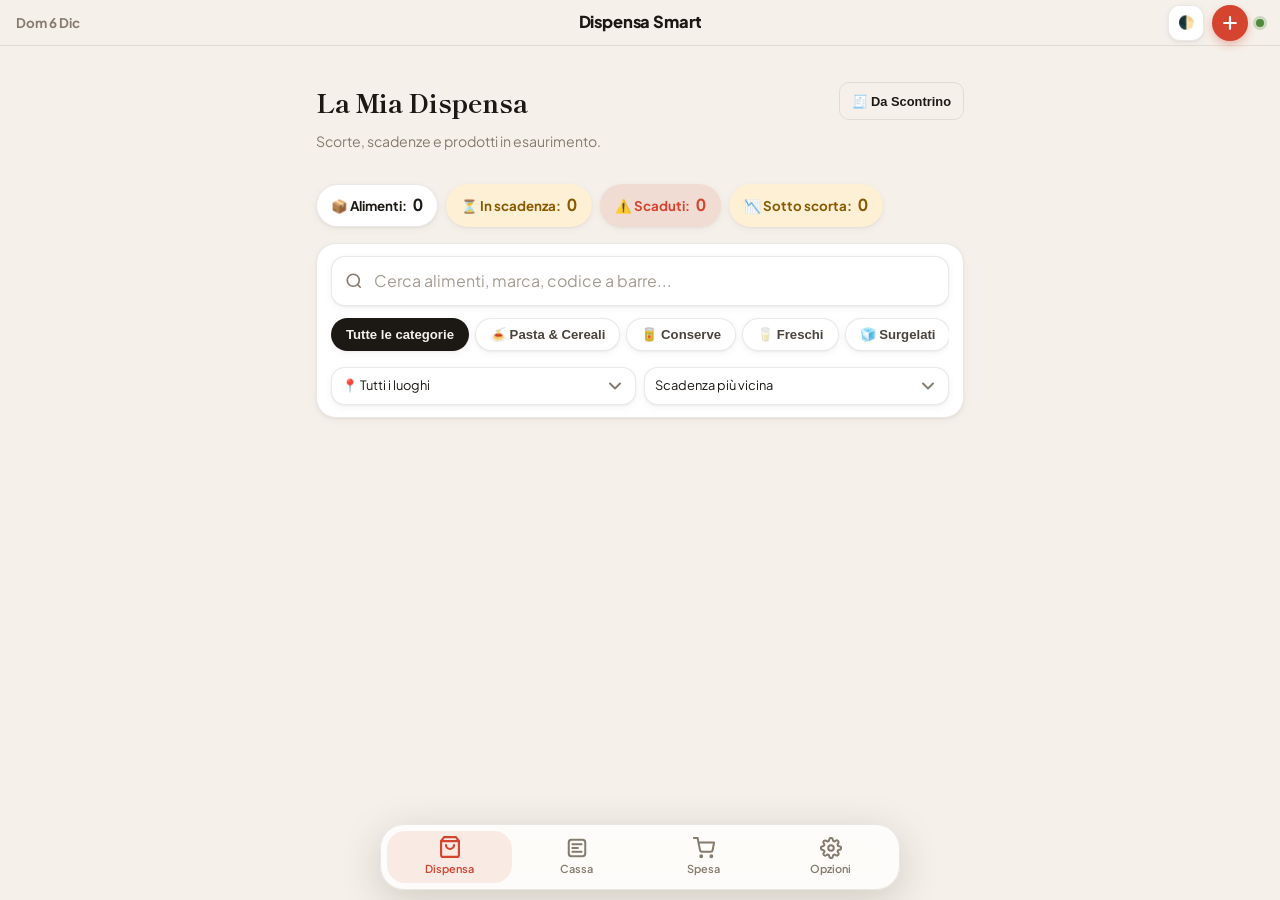
==== commit 9db5c922: "Add files via upload" ====
--- a/index.html
+++ b/index.html
@@ -73,9 +73,14 @@
     <!-- VIEW 1: PANTRY (DISPENSA)                                      -->
     <!-- ============================================================== -->
     <section id="view-pantry" class="view-section active">
-      <div style="margin: 4px 0 16px;">
-        <h2 class="serif">La Mia Dispensa</h2>
-        <p class="lead">Scorte, scadenze e prodotti in esaurimento.</p>
+      <div style="margin: 4px 0 16px; display: flex; justify-content: space-between; align-items: flex-start; gap: 8px;">
+        <div>
+          <h2 class="serif">La Mia Dispensa</h2>
+          <p class="lead">Scorte, scadenze e prodotti in esaurimento.</p>
+        </div>
+        <button class="btn small ghost" onclick="window.receiptManager.openReceiptModal()" title="Importa molti articoli da scontrino">
+          🧾 Da Scontrino
+        </button>
       </div>
 
       <!-- Quick Metrics Pills (.gpills & .gpill da jp27-trip) -->
@@ -145,7 +150,7 @@
       <div id="pantry-empty-state" class="card" style="display: none; text-align: center; padding: 36px 16px;">
         <div style="font-size: 2.8rem; margin-bottom: 8px;">🥫</div>
         <h3>Nessun alimento trovato</h3>
-        <p class="muted small">Aggiungi nuovi alimenti o usa la Cassa Scanner per caricarli in sequenza rapida.</p>
+        <p class="muted small">Aggiungi nuovi alimenti o usa la Cassa Scanner o l'Import da Scontrino.</p>
       </div>
     </section>
 
@@ -155,9 +160,14 @@
     <section id="view-cashier" class="view-section">
       <div class="cashier-wrap">
 
-        <div style="margin: 4px 0 10px;">
-          <h2 class="serif">Cassa Continua</h2>
-          <p class="lead">Passa i prodotti a nastro con feedback sonoro e aptico.</p>
+        <div style="margin: 4px 0 10px; display: flex; justify-content: space-between; align-items: flex-start; gap: 8px;">
+          <div>
+            <h2 class="serif">Cassa Continua</h2>
+            <p class="lead">Passa i prodotti a nastro con feedback sonoro e aptico.</p>
+          </div>
+          <button class="btn small" onclick="window.receiptManager.openReceiptModal()" title="Hai uno scontrino intero?">
+            🧾 Da Scontrino
+          </button>
         </div>
 
         <!-- Selettore Modalità Cassa (.mode-segmented) -->
@@ -167,7 +177,7 @@
           <button class="mode-seg-btn" onclick="setCashierMode('shopping_list', this)">🛒 Lista Spesa</button>
         </div>
 
-        <!-- Camera Viewfinder -->
+        <!-- Camera Viewfinder con Autofocus e Zoom -->
         <div class="camera-container">
           <div id="qr-reader"></div>
 
@@ -176,18 +186,24 @@
               <div id="scanner-laser-beam" class="scanner-red-laser"></div>
             </div>
 
-            <!-- Controlli Rapidi Floating -->
+            <!-- Controlli Rapidi Floating: Zoom, Autofocus, Torcia, Switch -->
             <div class="cam-controls-top">
-              <button id="btn-toggle-torch" class="round" onclick="window.cashierScanner.toggleTorch()" title="Torcia" style="display: none; background: rgba(255,255,255,0.85);">
+              <button id="btn-toggle-zoom" class="btn-cam-zoom" onclick="window.cashierScanner.toggleZoom()" title="Zoom 1x / 2x" style="display: none;">
+                1x
+              </button>
+              <button class="round" onclick="window.cashierScanner.triggerRefocus()" title="Metti a fuoco (Tap to focus)" style="background: rgba(255,255,255,0.88);">
+                🎯
+              </button>
+              <button id="btn-toggle-torch" class="round" onclick="window.cashierScanner.toggleTorch()" title="Torcia" style="display: none; background: rgba(255,255,255,0.88);">
                 💡
               </button>
-              <button class="round" onclick="window.cashierScanner.switchCamera()" title="Cambia camera" style="background: rgba(255,255,255,0.85);">
+              <button class="round" onclick="window.cashierScanner.switchCamera()" title="Cambia camera" style="background: rgba(255,255,255,0.88);">
                 🔄
               </button>
             </div>
 
             <div class="cam-pill-status" id="scanner-status-text">
-              Inquadra un codice a barre EAN o QR code
+              Inquadra il codice a barre • Tocca per mettere a fuoco • Usa 2x per codici piccoli
             </div>
           </div>
         </div>
@@ -247,14 +263,19 @@
     <!-- VIEW 3: SHOPPING LIST & EXPENSES TRACKER                       -->
     <!-- ============================================================== -->
     <section id="view-shopping" class="view-section">
-      <div style="margin: 4px 0 16px; display: flex; justify-content: space-between; align-items: flex-start; gap: 10px;">
+      <div style="margin: 4px 0 16px; display: flex; justify-content: space-between; align-items: flex-start; gap: 10px; flex-wrap: wrap;">
         <div>
           <h2 class="serif">Spesa & Budget</h2>
           <p class="lead">Lista intelligente e monitoraggio dei costi.</p>
         </div>
-        <button class="btn small primary" onclick="window.shoppingManager.openManualExpenseModal()">
-          🧾 + Scontrino
-        </button>
+        <div style="display: flex; gap: 6px;">
+          <button class="btn small primary" onclick="window.receiptManager.openReceiptModal()">
+            🧾 Importa da Scontrino
+          </button>
+          <button class="btn small" onclick="window.shoppingManager.openManualExpenseModal()">
+            + Manuale
+          </button>
+        </div>
       </div>
 
       <!-- Riepilogo Mensile jp27-trip Spese -->
@@ -601,6 +622,102 @@
     </div>
   </div>
 
+  <!-- Modal 4: Importa da Scontrino (Foto OCR o Testo) -->
+  <div id="modal-receipt-import" class="sheet" hidden>
+    <div class="sheet-bg" onclick="window.receiptManager.closeReceiptModal()"></div>
+    <div class="sheet-card" role="dialog" aria-modal="true" style="max-height: 94vh;">
+      <div class="sheet-top">
+        <div class="grab" aria-hidden="true"></div>
+        <button class="sheet-x" onclick="window.receiptManager.closeReceiptModal()">✕</button>
+      </div>
+      <div class="sheet-body" style="padding-bottom: 24px;">
+        <h2 class="serif" style="margin: 0 0 4px;">🧾 Importa da Scontrino</h2>
+        <p class="muted small" style="margin: 0 0 14px;">
+          Carica la foto dello scontrino o incolla il testo per importare decine di articoli in dispensa in un colpo solo.
+        </p>
+
+        <!-- Selettore sorgente: Foto o Testo -->
+        <div style="display: flex; gap: 8px; margin-bottom: 12px; flex-wrap: wrap;">
+          <label class="btn small primary" style="flex: 1; min-width: 180px; cursor: pointer; text-align: center;">
+            📷 Scatta o Carica Foto Scontrino
+            <input type="file" id="receipt-file-input" accept="image/*" style="display: none;" onchange="window.receiptManager.processReceiptImage(this.files[0])">
+          </label>
+          <button class="btn small ghost" onclick="window.receiptManager.loadSampleReceipt()" title="Prova con scontrino di esempio">
+            ⚡ Carica Esempio
+          </button>
+        </div>
+
+        <!-- Indicatore Progresso OCR -->
+        <div id="receipt-ocr-status" style="display: none; background: var(--card-2); padding: 12px; border-radius: 14px; border: 1px solid var(--line); margin-bottom: 12px;">
+          <div id="receipt-ocr-status-text" class="muted small" style="font-weight: 600;">Analisi OCR in corso...</div>
+          <div class="progress-wrap">
+            <div id="receipt-ocr-progress" class="progress-bar" style="width: 20%;"></div>
+          </div>
+        </div>
+
+        <!-- Area Incolla / Modifica Testo Scontrino -->
+        <div>
+          <label class="muted small" style="font-weight: 600; display: block; margin-bottom: 4px;">
+            Testo dello scontrino (da foto o incollato):
+          </label>
+          <textarea id="receipt-textarea" rows="5" placeholder="Incolla qui le righe dello scontrino, es:&#10;SPAGHETTI BARILLA 1,15&#10;PASSATA MUTTI 1,49&#10;LATTE FRESCO 1,35&#10;BISCOTTI MULINO BIANCO 2,89" style="font-family: monospace; font-size: 0.85rem; line-height: 1.4;"></textarea>
+          <div style="display: flex; justify-content: flex-end; margin-top: 8px;">
+            <button class="btn small dark" onclick="window.receiptManager.parseTextInput()">
+              🔍 Analizza Righe Scontrino
+            </button>
+          </div>
+        </div>
+
+        <!-- Risultati Analisi Scontrino (Tabella di Revisione) -->
+        <div id="receipt-results-container" style="display: none; margin-top: 14px;">
+          <div style="display: flex; justify-content: space-between; align-items: center; margin-bottom: 8px;">
+            <h3 style="margin: 0; font-size: 1rem;">Articoli Rilevati dallo Scontrino</h3>
+            <span id="receipt-items-count" class="pill ok" style="font-size: 0.75rem;">0 articoli</span>
+          </div>
+
+          <div style="display: grid; grid-template-columns: 1fr 1fr; gap: 8px; margin-bottom: 10px;">
+            <div>
+              <label class="muted small">Supermercato</label>
+              <input type="text" id="receipt-store-input" value="Supermercato" style="min-height: 38px; padding: 6px 10px; font-size: 0.85rem;">
+            </div>
+            <div>
+              <label class="muted small">Data Scontrino</label>
+              <input type="date" id="receipt-date-input" style="min-height: 38px; padding: 6px 10px; font-size: 0.85rem;">
+            </div>
+          </div>
+
+          <div class="receipt-parse-container">
+            <table class="receipt-parse-table">
+              <thead>
+                <tr>
+                  <th style="width: 36px; text-align: center;">Usa</th>
+                  <th>Alimento</th>
+                  <th>Categoria</th>
+                  <th>Luogo</th>
+                  <th style="width: 70px;">Q.tà</th>
+                  <th style="width: 75px; text-align: right;">Prezzo €</th>
+                  <th style="width: 32px;"></th>
+                </tr>
+              </thead>
+              <tbody id="receipt-items-tbody"></tbody>
+            </table>
+          </div>
+
+          <div style="display: flex; justify-content: space-between; align-items: center; margin-top: 14px; padding-top: 12px; border-top: 1px solid var(--line); flex-wrap: wrap; gap: 8px;">
+            <div>
+              <span class="muted small">Totale Spesa:</span>
+              <strong id="receipt-total-amount" style="font-size: 1.25rem; color: var(--shu); display: block;">0,00 €</strong>
+            </div>
+            <button class="btn primary" onclick="window.receiptManager.commitReceiptToPantry()">
+              ✅ Importa Tutti in Dispensa
+            </button>
+          </div>
+        </div>
+
+      </div>
+    </div>
+  </div>
+
   <!-- Toast Notification Container -->
   <div id="toast-container"></div>
 
@@ -643,9 +760,11 @@
 
   <!-- Scripts -->
   <script src="lib/html5-qrcode.min.js"></script>
+  <script src="lib/tesseract.min.js"></script>
   <script src="js/audio.js"></script>
   <script src="js/db.js"></script>
   <script src="js/api.js"></script>
+  <script src="js/receipt.js"></script>
   <script src="js/scanner.js"></script>
   <script src="js/pantry.js"></script>
   <script src="js/shopping.js"></script>
--- a/css/style.css
+++ b/css/style.css
@@ -1188,3 +1188,87 @@
 .nutriscore-c { background: #fecb02; color: #000; }
 .nutriscore-d { background: #ee8100; }
 .nutriscore-e { background: #e63e11; }
+
+/* ==========================================================================
+   Receipt / Scontrino Bulk Importer & Scanner Autofocus Styles
+   ========================================================================== */
+.receipt-parse-container {
+  overflow-x: auto;
+  border-radius: var(--r-s);
+  background: var(--card);
+  border: 1px solid var(--line);
+  margin-top: 14px;
+}
+
+.receipt-parse-table {
+  width: 100%;
+  border-collapse: collapse;
+  font-size: 0.86rem;
+  min-width: 540px;
+}
+
+.receipt-parse-table th {
+  text-align: left;
+  padding: 10px 8px;
+  font-weight: 700;
+  color: var(--muted);
+  border-bottom: 1px solid var(--line);
+  font-size: 0.76rem;
+  text-transform: uppercase;
+  background: var(--card-2);
+}
+
+.receipt-parse-table td {
+  padding: 8px 6px;
+  border-bottom: 1px solid var(--line);
+  vertical-align: middle;
+}
+
+.receipt-parse-row.row-disabled {
+  opacity: 0.38;
+}
+
+.progress-wrap {
+  width: 100%;
+  height: 6px;
+  background: var(--card-2);
+  border-radius: 99px;
+  overflow: hidden;
+  margin: 10px 0;
+}
+
+.progress-bar {
+  height: 100%;
+  background: linear-gradient(90deg, var(--shu-2), var(--shu));
+  border-radius: 99px;
+  transition: width 0.3s ease;
+}
+
+.btn-cam-zoom {
+  font-size: 0.82rem;
+  font-weight: 800;
+  width: 36px;
+  height: 36px;
+  border-radius: 50%;
+  background: rgba(255, 255, 255, 0.88);
+  color: var(--ink);
+  border: 1px solid var(--line);
+  display: grid;
+  place-items: center;
+  cursor: pointer;
+  box-shadow: var(--shadow-s);
+}
+
+.focus-hint-badge {
+  display: inline-flex;
+  align-items: center;
+  gap: 4px;
+  font-size: 0.75rem;
+  font-weight: 600;
+  color: var(--muted);
+  background: var(--card-2);
+  padding: 3px 8px;
+  border-radius: 99px;
+  border: 1px solid var(--line);
+  margin-top: 4px;
+}
